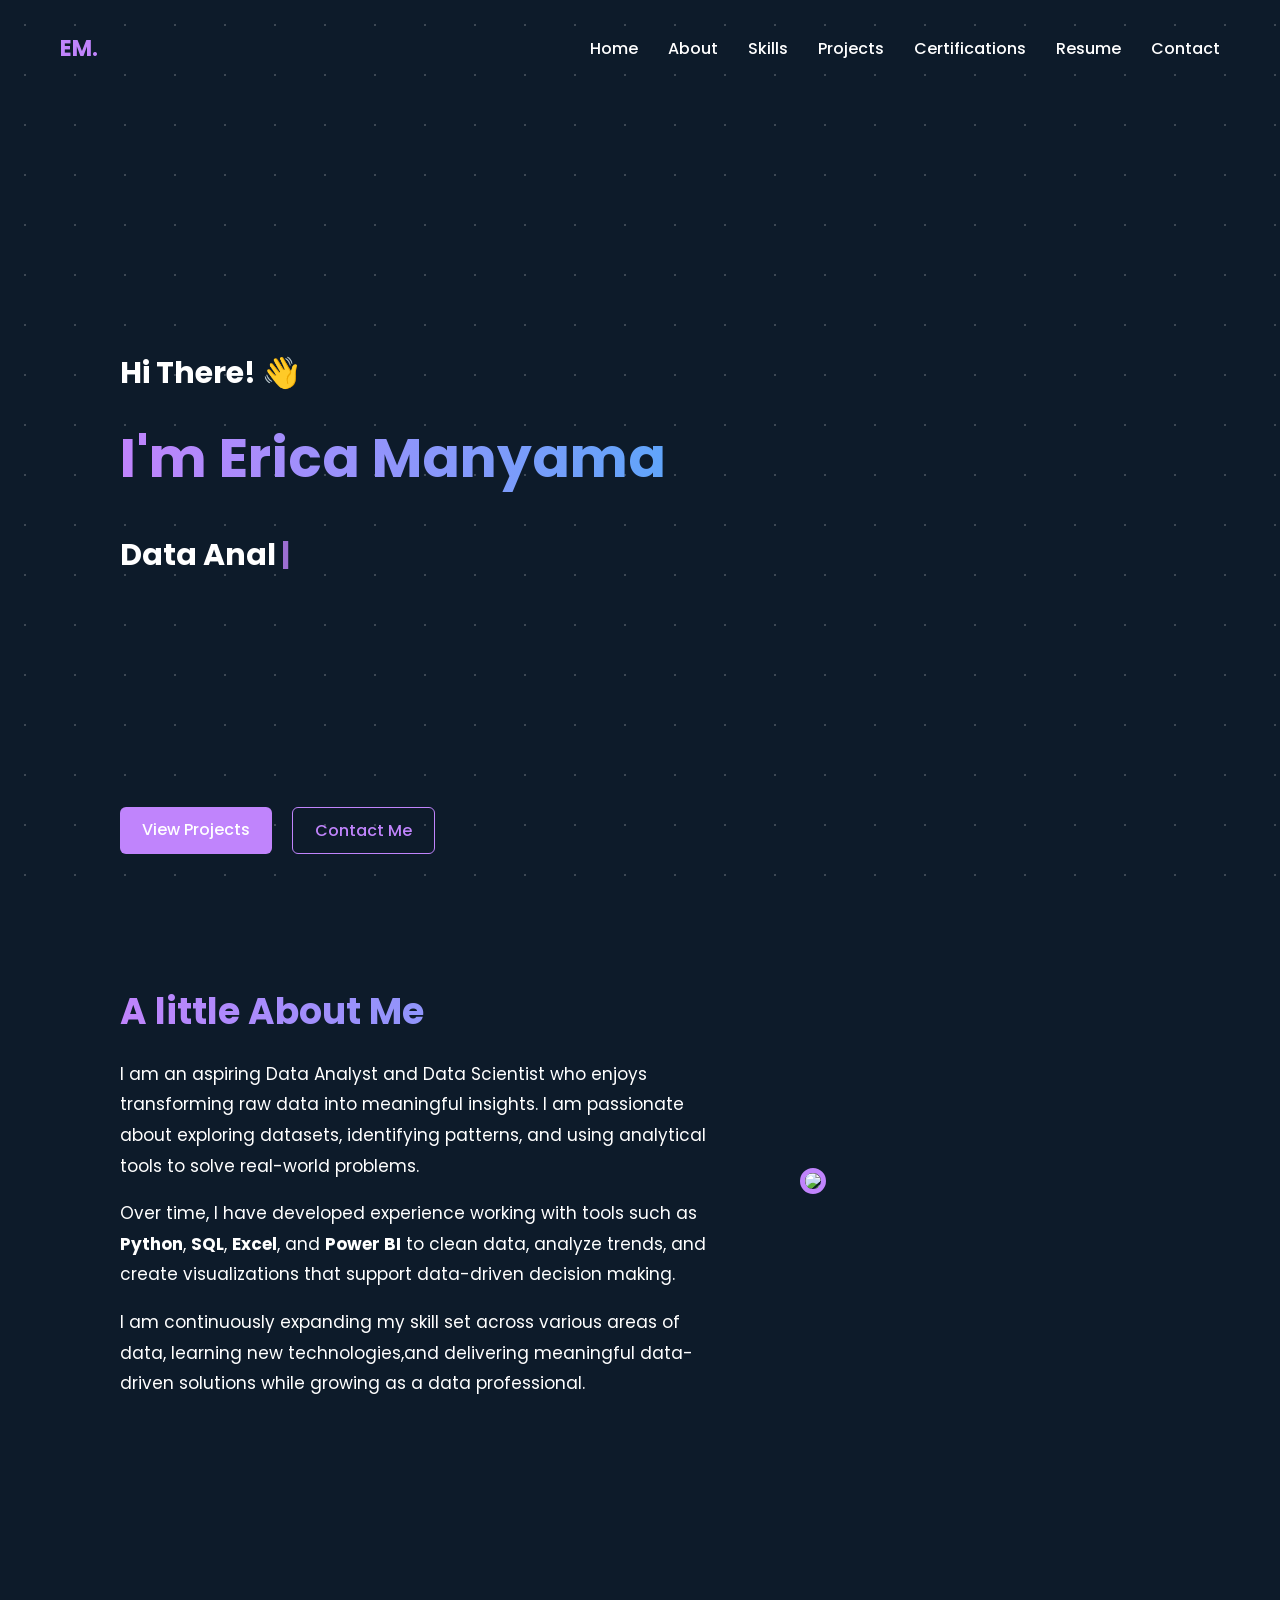
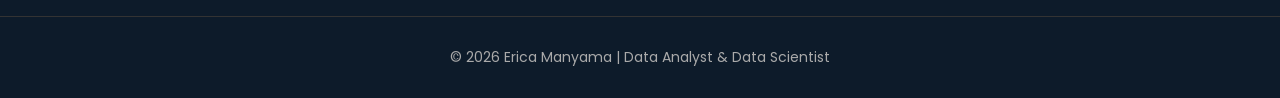
==== index.html @ 759ee252 "Update index.html" ====
<!DOCTYPE html>
<html lang="en">
<head>

<meta charset="UTF-8">
<meta name="viewport" content="width=device-width, initial-scale=1.0">

<title>Erica Manyama | Data Analyst Portfolio</title>

<link href="https://fonts.googleapis.com/css2?family=Poppins:wght@300;400;600&display=swap" rel="stylesheet">


<style>
.wave{
display:inline-block;
animation:wave-animation 2s infinite;
transform-origin:70% 70%;
}

@keyframes wave-animation{
0% { transform: rotate(0deg); }
10% { transform: rotate(14deg); }
20% { transform: rotate(-8deg); }
30% { transform: rotate(14deg); }
40% { transform: rotate(-4deg); }
50% { transform: rotate(10deg); }
60% { transform: rotate(0deg); }
100% { transform: rotate(0deg); }
}

body{
margin:0;
font-family:Poppins;
color:white;
background:#0d1b2a;
overflow-x:hidden;
}

/* STAR BACKGROUND */

body::before{
content:"";
position:fixed;
top:0;
left:0;
width:100%;
height:100%;
background-image:
radial-gradient(white 1px, transparent 1px),
radial-gradient(white 1px, transparent 1px);
background-size:50px 50px;
opacity:0.2;
z-index:-1;
}

/* NAVBAR */

nav{
display:flex;
justify-content:space-between;
align-items:center;
padding:20px 60px;
}

.logo{
font-size:22px;
font-weight:bold;
color:#c084fc;
}

nav ul{
display:flex;
list-style:none;
gap:30px;
}

nav ul li a{
text-decoration:none;
color:white;
font-weight:500;
}

nav ul li a:hover{
color:#c084fc;
}

/* HERO SECTION */

.hero{
height:80vh;
display:flex;
flex-direction:column;
justify-content:center;
align-items:flex-start;
margin-left:120px;
}

.hero h2{
font-size:30px;
margin-bottom:10px;
}

.hero h1{
font-size:55px;
margin:10px 0;
background:linear-gradient(90deg,#c084fc,#60a5fa);
-webkit-background-clip:text;
color:transparent;
}

.hero h3{
font-size:28px;
margin-top:10px;
}

/* INTRO SECTION */

.about-section{
display:flex;
justify-content:flex-start;
align-items:center;
gap:80px;
padding:100px 120px;
}

.about-text{
max-width:600px;
text-align:left;
}

.about-text h2{
font-size:36px;
margin-bottom:20px;
background:linear-gradient(90deg,#c084fc,#60a5fa);
-webkit-background-clip:text;
color:transparent;
}

.about-text p{
line-height:1.8;
font-size:17px;
}

.about-image img{
width:260px;
border-radius:50%;
border:5px solid #c084fc;
}


/* FOOTER */

footer{
margin-top:100px;
text-align:center;
padding:30px;
border-top:1px solid #333;
font-size:14px;
color:#aaa;
}
.cursor{
 display:inline-block;
 margin-left:5px;
 animation:blink 1s infinite;
 opacity:0.8;
 color:#c084fc
}
@keyframes blink{
  0%,50%,100%{opacity:1;}
  25%,75%{opacity:0;}
}
.hero-buttons{
margin-top:-10px;
display:flex;
gap:20px;
justify-content:flex-start;
margin-left:120px;
}

.btn{
padding:10px 22px;
background:#c084fc;
color:white;
text-decoration:none;
border-radius:6px;
font-weight:500;
transition:0.3s;
}

.btn:hover{
background:#a855f7;
}

.btn-outline{
padding:10px 22px;
border:1px solid #c084fc;
color:#c084fc;
text-decoration:none;
border-radius:6px;
font-weight:500;
transition:0.3s;
}

.btn-outline:hover{
background:#c084fc;
color:white;
}
</style>

</head>

<body>

<!-- NAVBAR -->

<nav>

<div class="logo">EM.</div>

<ul>
<li><a href="index.html">Home</a></li>
<li><a href="about.html">About</a></li>
<li><a href="skills.html">Skills</a></li>
<li><a href="projects.html">Projects</a></li>
<li><a href="certifications.html">Certifications</a></li>
<li><a href="resume.html">Resume</a></li>
<li><a href="contact.html">Contact</a></li>
</ul>

</nav>

<!-- HERO -->

<section class="hero">

<h2>Hi There! <span class="wave">👋</span></h2>

<h1>I'm Erica Manyama</h1>

<h2>
  <span id="typing"></span><span class="cursor">|</span>
</h2>

</section>
 
<div class="hero-buttons">
  <a href="projects.html" class="btn">View Projects</a>
  <a href="contact.html" class="btn-outline">Contact Me</a>
</div>

<!-- INTRO -->

<section class="about-section">

<div class="about-text">

<h2>A little About Me</h2>

<p>
I am an aspiring Data Analyst and Data Scientist who enjoys transforming raw data into meaningful insights. I am passionate about exploring datasets, identifying patterns, and using analytical tools to solve real-world problems.
</p>

<p>
Over time, I have developed experience working with tools such as  <strong>Python</strong>, <strong>SQL</strong>, <strong>Excel</strong>, and <strong>Power BI</strong> to clean data, analyze trends, and create visualizations that support data-driven decision making.
</p>

<p>
I am continuously expanding my skill set across various areas of data, learning new technologies,and delivering meaningful data-driven solutions  while growing as a data professional.
</p>

</div>

<div class="about-image">

<img src="erica.jpg">

</div>

</section>

<!-- FOOTER -->

<footer>

© 2026 Erica Manyama | Data Analyst & Data Scientist

</footer>

<script>

const roles=["Data Analyst","Data Scientist"]

let i=0
let j=0
let current=""
let isDeleting=false

function type(){

current=roles[i]

if(isDeleting){
document.getElementById("typing").textContent=current.substring(0,j--)
}else{
document.getElementById("typing").textContent=current.substring(0,j++)
}

if(!isDeleting && j===current.length+1){
isDeleting=true
setTimeout(type,1000)
return
}

if(isDeleting && j===0){
isDeleting=false
i=(i+1)%roles.length
}

setTimeout(type,isDeleting?60:120)

}

type()

</script>

</body>
</html>
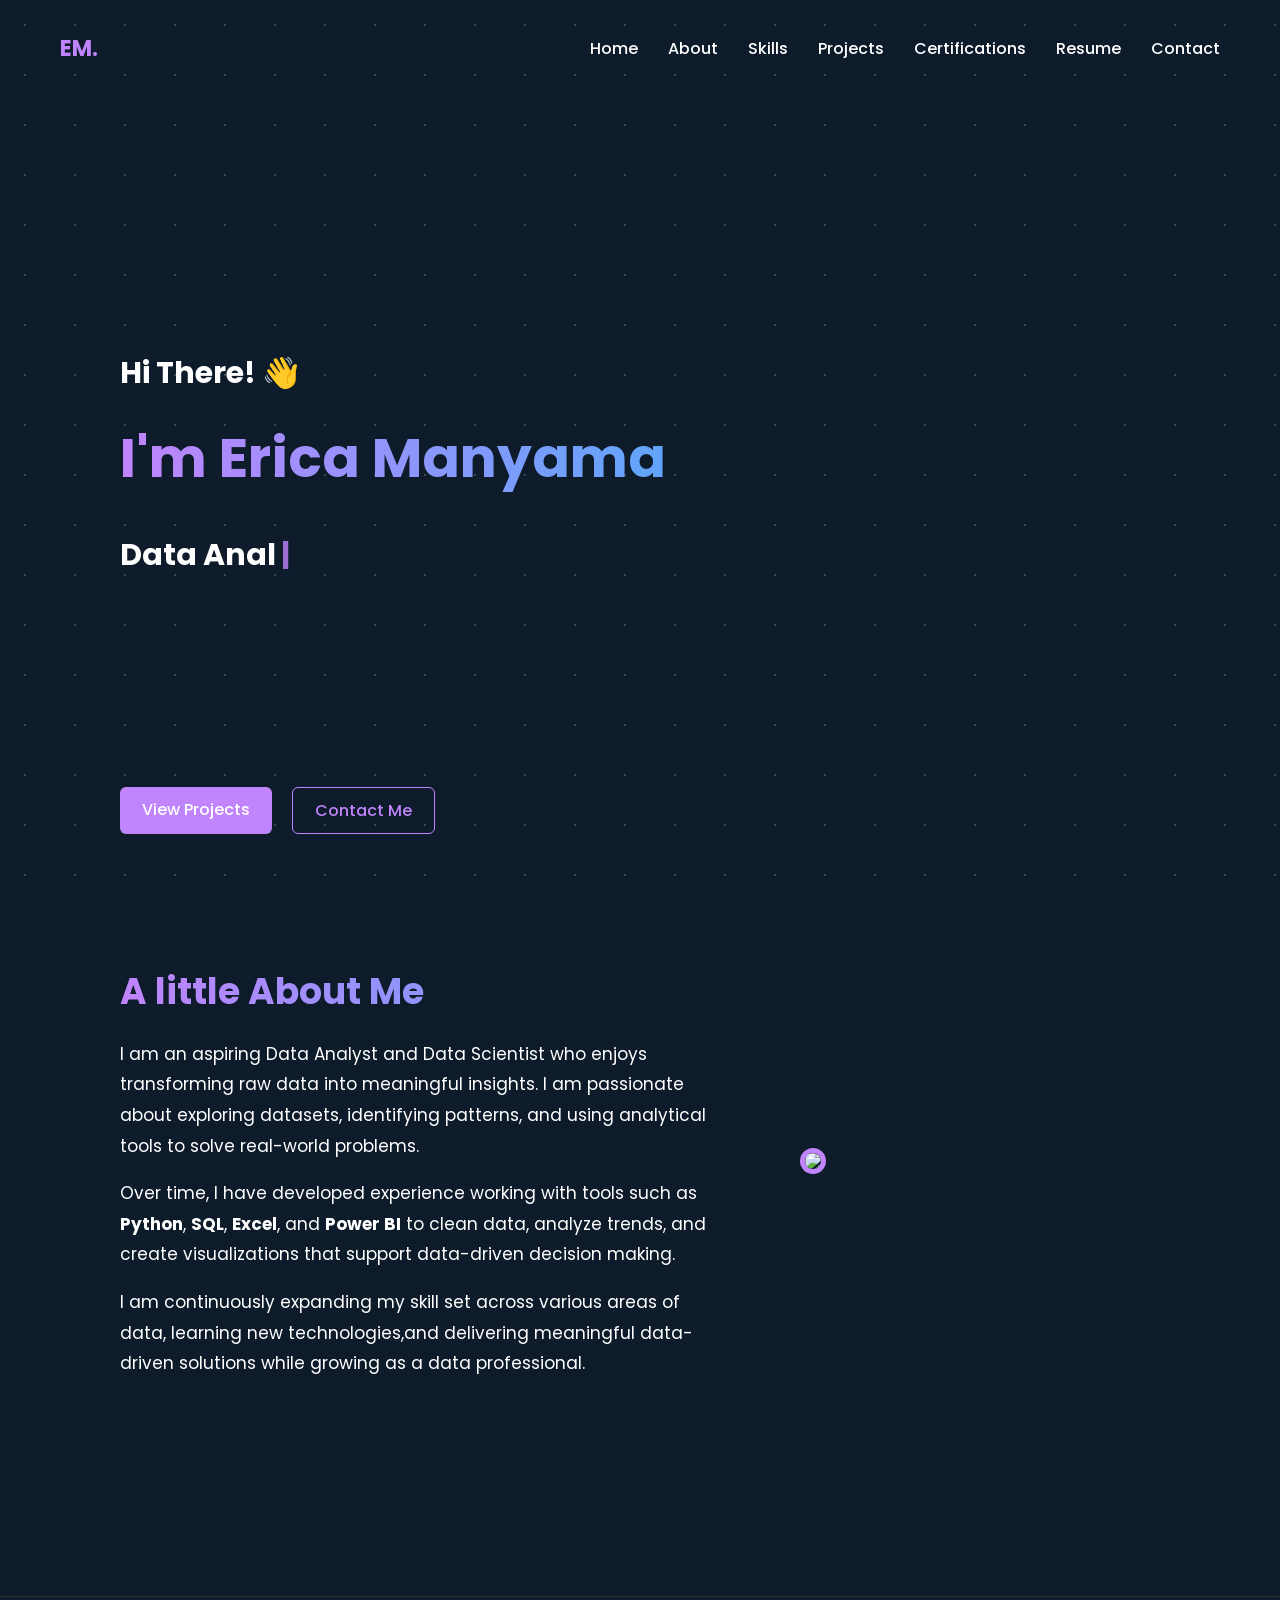
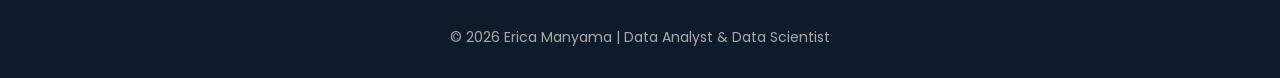
==== commit 1a5a8308: "Update index.html" ====
--- a/index.html
+++ b/index.html
@@ -170,7 +170,7 @@
   25%,75%{opacity:0;}
 }
 .hero-buttons{
-margin-top:-10px;
+margin-top:-30px;
 display:flex;
 gap:20px;
 justify-content:flex-start;
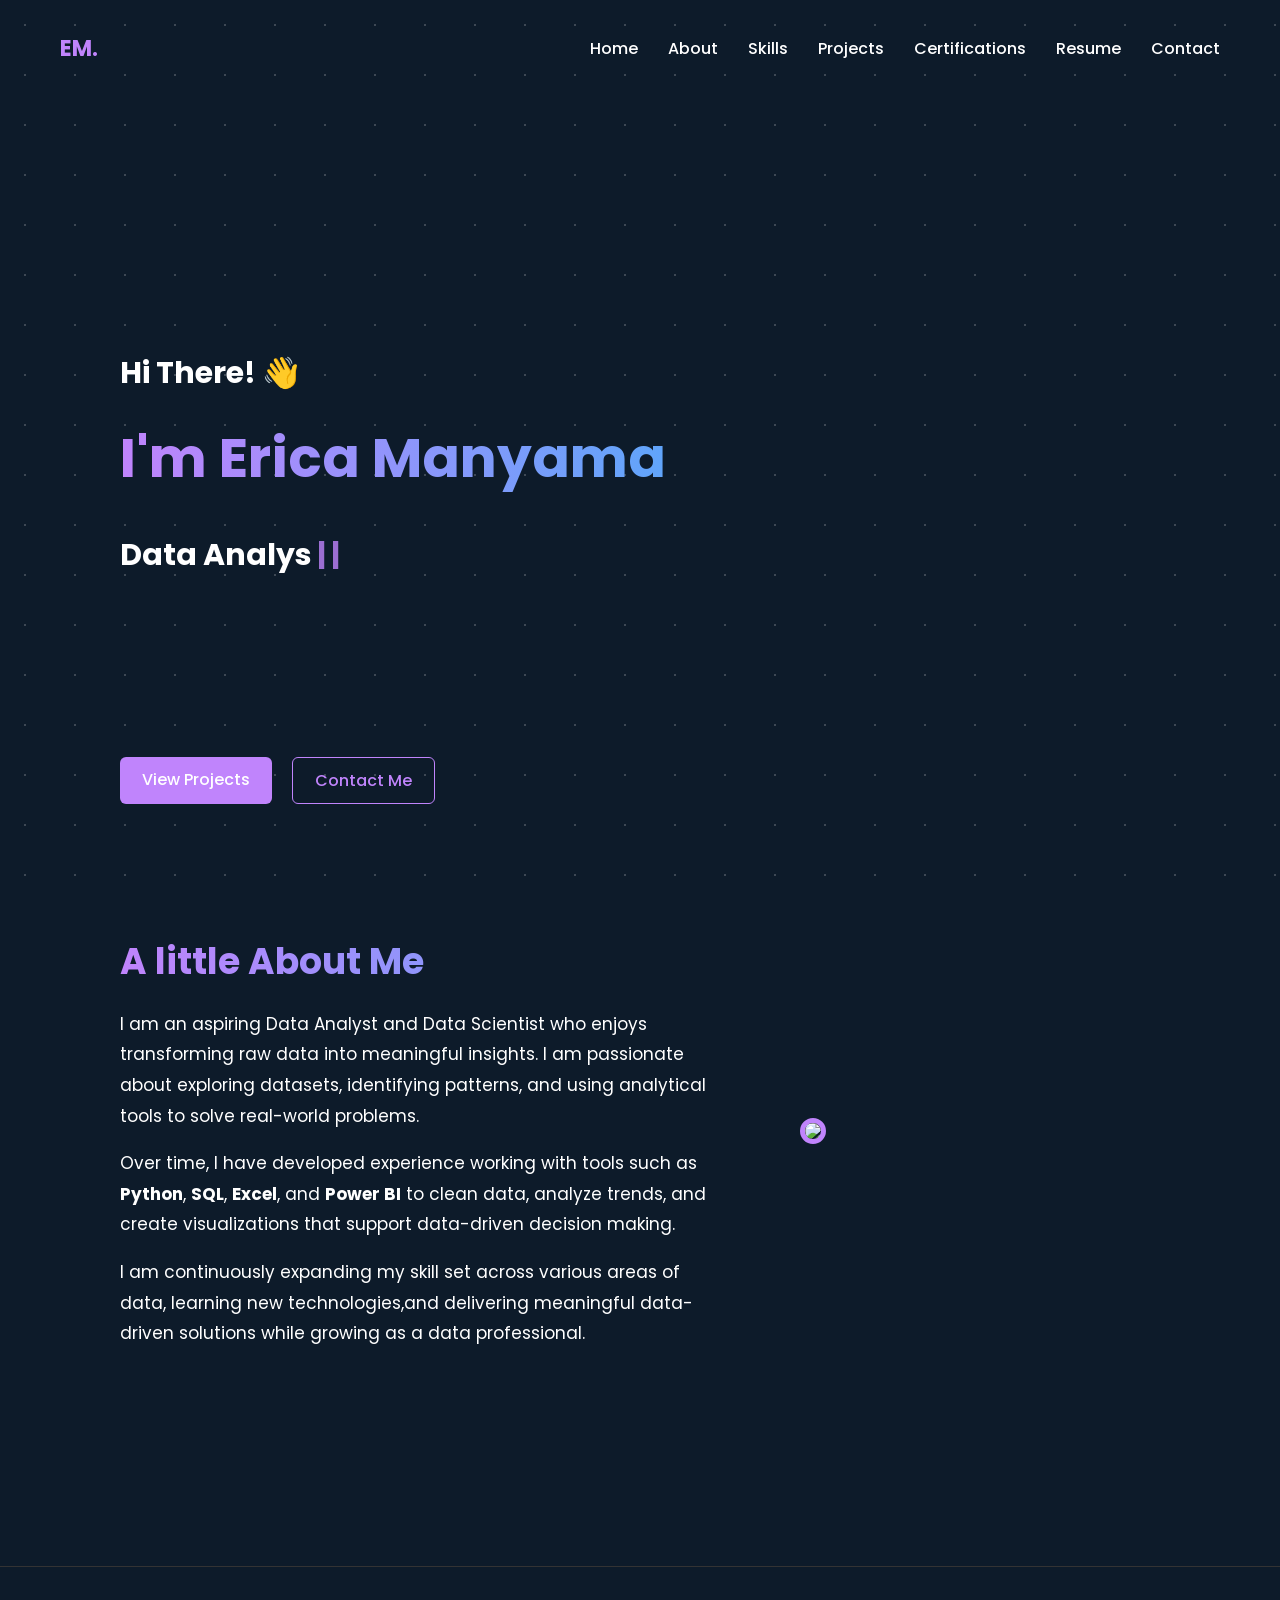
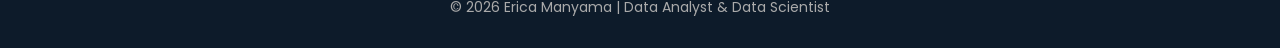
==== commit 394d529f: "Update index.html" ====
--- a/index.html
+++ b/index.html
@@ -166,11 +166,11 @@
  color:#c084fc
 }
 @keyframes blink{
-  0%,50%,100%{opacity:1;}
-  25%,75%{opacity:0;}
+ 0%,100%{opacity:1;}
+ 50%{opacity:0;}
 }
 .hero-buttons{
-margin-top:-30px;
+margin-top:-60px;
 display:flex;
 gap:20px;
 justify-content:flex-start;
@@ -204,6 +204,12 @@
 .btn-outline:hover{
 background:#c084fc;
 color:white;
+}
+
+
+@keyframes fade{
+0%,100%{opacity:0.3;}
+50%{opacity:1;}
 }
 </style>
 
@@ -288,39 +294,45 @@
 
 <script>
 
-const roles=["Data Analyst","Data Scientist"]
-
-let i=0
-let j=0
-let current=""
-let isDeleting=false
-
-function type(){
-
-current=roles[i]
-
-if(isDeleting){
-document.getElementById("typing").textContent=current.substring(0,j--)
-}else{
-document.getElementById("typing").textContent=current.substring(0,j++)
-}
-
-if(!isDeleting && j===current.length+1){
-isDeleting=true
-setTimeout(type,1000)
-return
-}
-
-if(isDeleting && j===0){
-isDeleting=false
-i=(i+1)%roles.length
-}
-
-setTimeout(type,isDeleting?60:120)
-
-}
-
-type()
+const roles = [
+"Data Analyst",
+"Data Scientist",
+"Turning Data into Smart Decisions"
+];
+
+let i = 0;
+let j = 0;
+let current = "";
+let isDeleting = false;
+
+function type() {
+
+current = roles[i];
+
+if (isDeleting) {
+document.getElementById("typing").innerHTML = current.substring(0, j--) + "<span class='cursor'>|</span>";
+} else {
+document.getElementById("typing").innerHTML = current.substring(0, j++) + "<span class='cursor'>|</span>";
+}
+
+// When typing is complete
+if (!isDeleting && j === current.length + 1) {
+isDeleting = true;
+setTimeout(type, 1200); // pause before deleting
+return;
+}
+
+// When deleting is complete
+if (isDeleting && j === 0) {
+isDeleting = false;
+i = (i + 1) % roles.length;
+}
+
+// Speed control
+setTimeout(type, isDeleting ? 50 : 100);
+}
+
+type();
 
 </script>
 
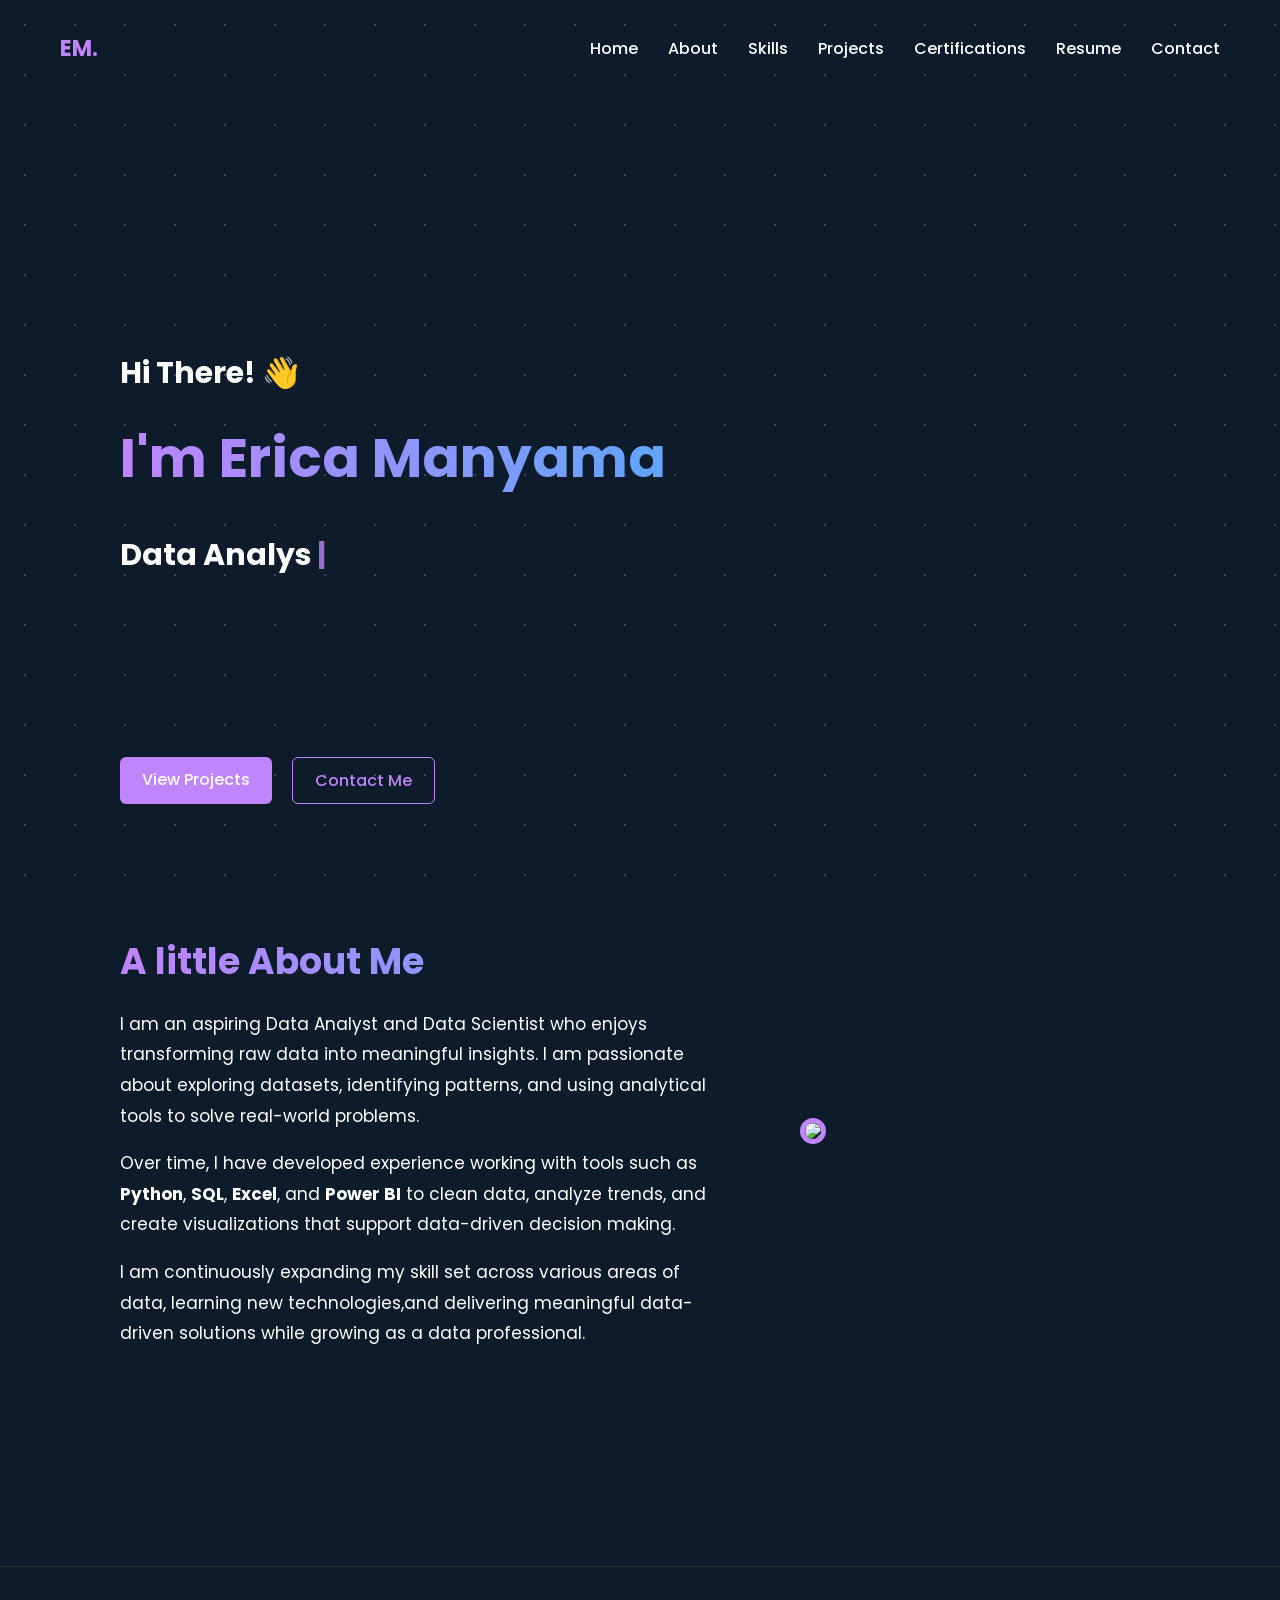
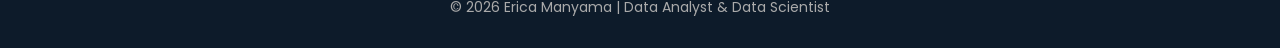
==== commit 47956ff0: "Update index.html" ====
--- a/index.html
+++ b/index.html
@@ -243,9 +243,7 @@
 
 <h1>I'm Erica Manyama</h1>
 
-<h2>
-  <span id="typing"></span><span class="cursor">|</span>
-</h2>
+<h2 id="typing"></h2>
 
 </section>
  
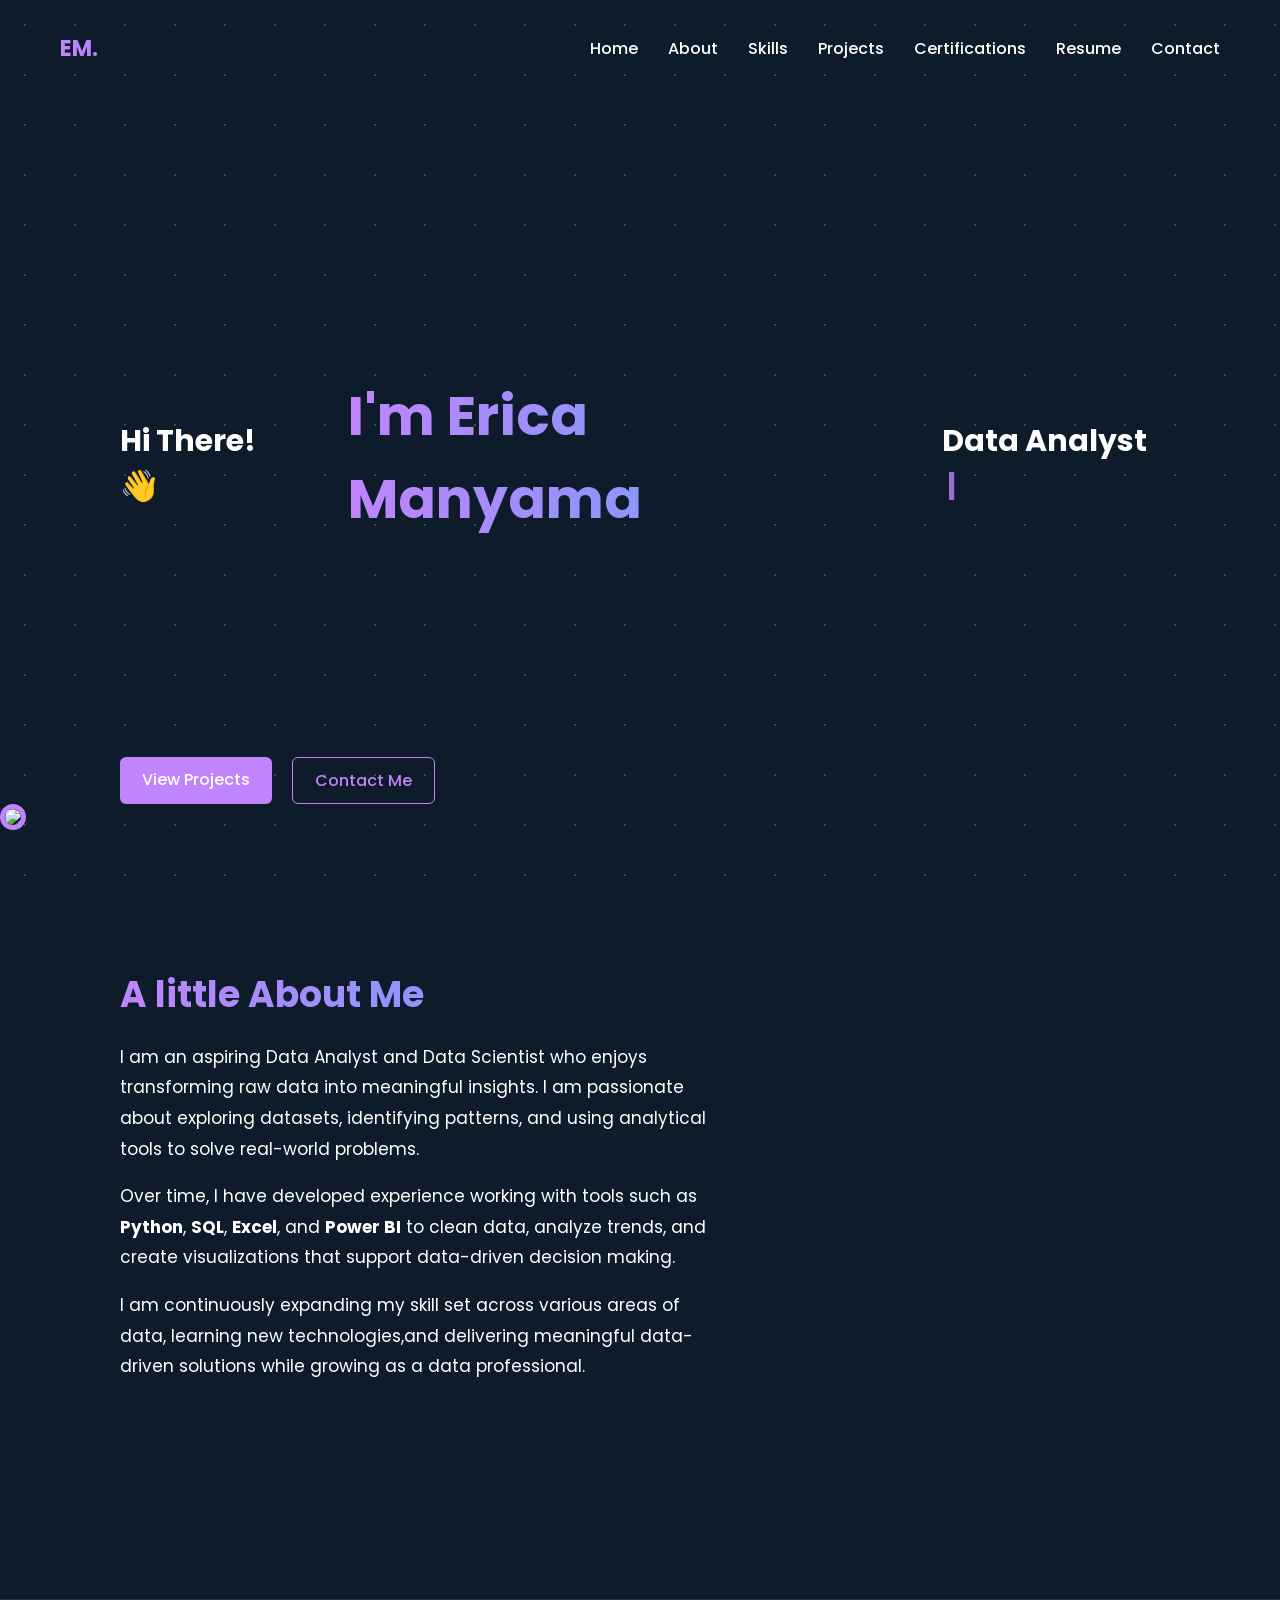
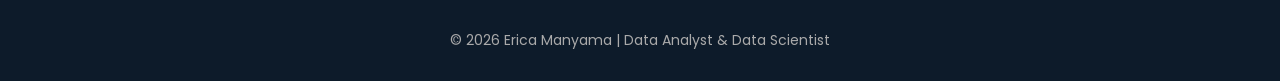
==== commit 04886fd6: "Update index.html" ====
--- a/index.html
+++ b/index.html
@@ -87,12 +87,31 @@
 /* HERO SECTION */
 
 .hero{
-height:80vh;
-display:flex;
-flex-direction:column;
+min-height:80vh;
+display:flex;
+justify-content:space-between;
+align-items:center;
+padding:0 120px;
+gap:50px;
+
+}
+.hero-text{
+flex:1;
+}
+
+.hero-image{
+flex:1;
+display:flex;
 justify-content:center;
-align-items:flex-start;
-margin-left:120px;
+}
+
+.hero-image img{
+width:280px;
+height:280px;
+object-fit:cover;
+border-radius:50%;
+border:4px solid #c084fc;
+box-shadow:0 0 20px rgba(192,132,252,0.5);
 }
 
 .hero h2{
@@ -251,6 +270,11 @@
   <a href="projects.html" class="btn">View Projects</a>
   <a href="contact.html" class="btn-outline">Contact Me</a>
 </div>
+ <div class="about-image">
+
+<img src="erica.jpg">
+
+</div>
 
 <!-- INTRO -->
 
@@ -272,13 +296,7 @@
 I am continuously expanding my skill set across various areas of data, learning new technologies,and delivering meaningful data-driven solutions  while growing as a data professional.
 </p>
 
-</div>
-
-<div class="about-image">
-
-<img src="erica.jpg">
-
-</div>
+
 
 </section>
 
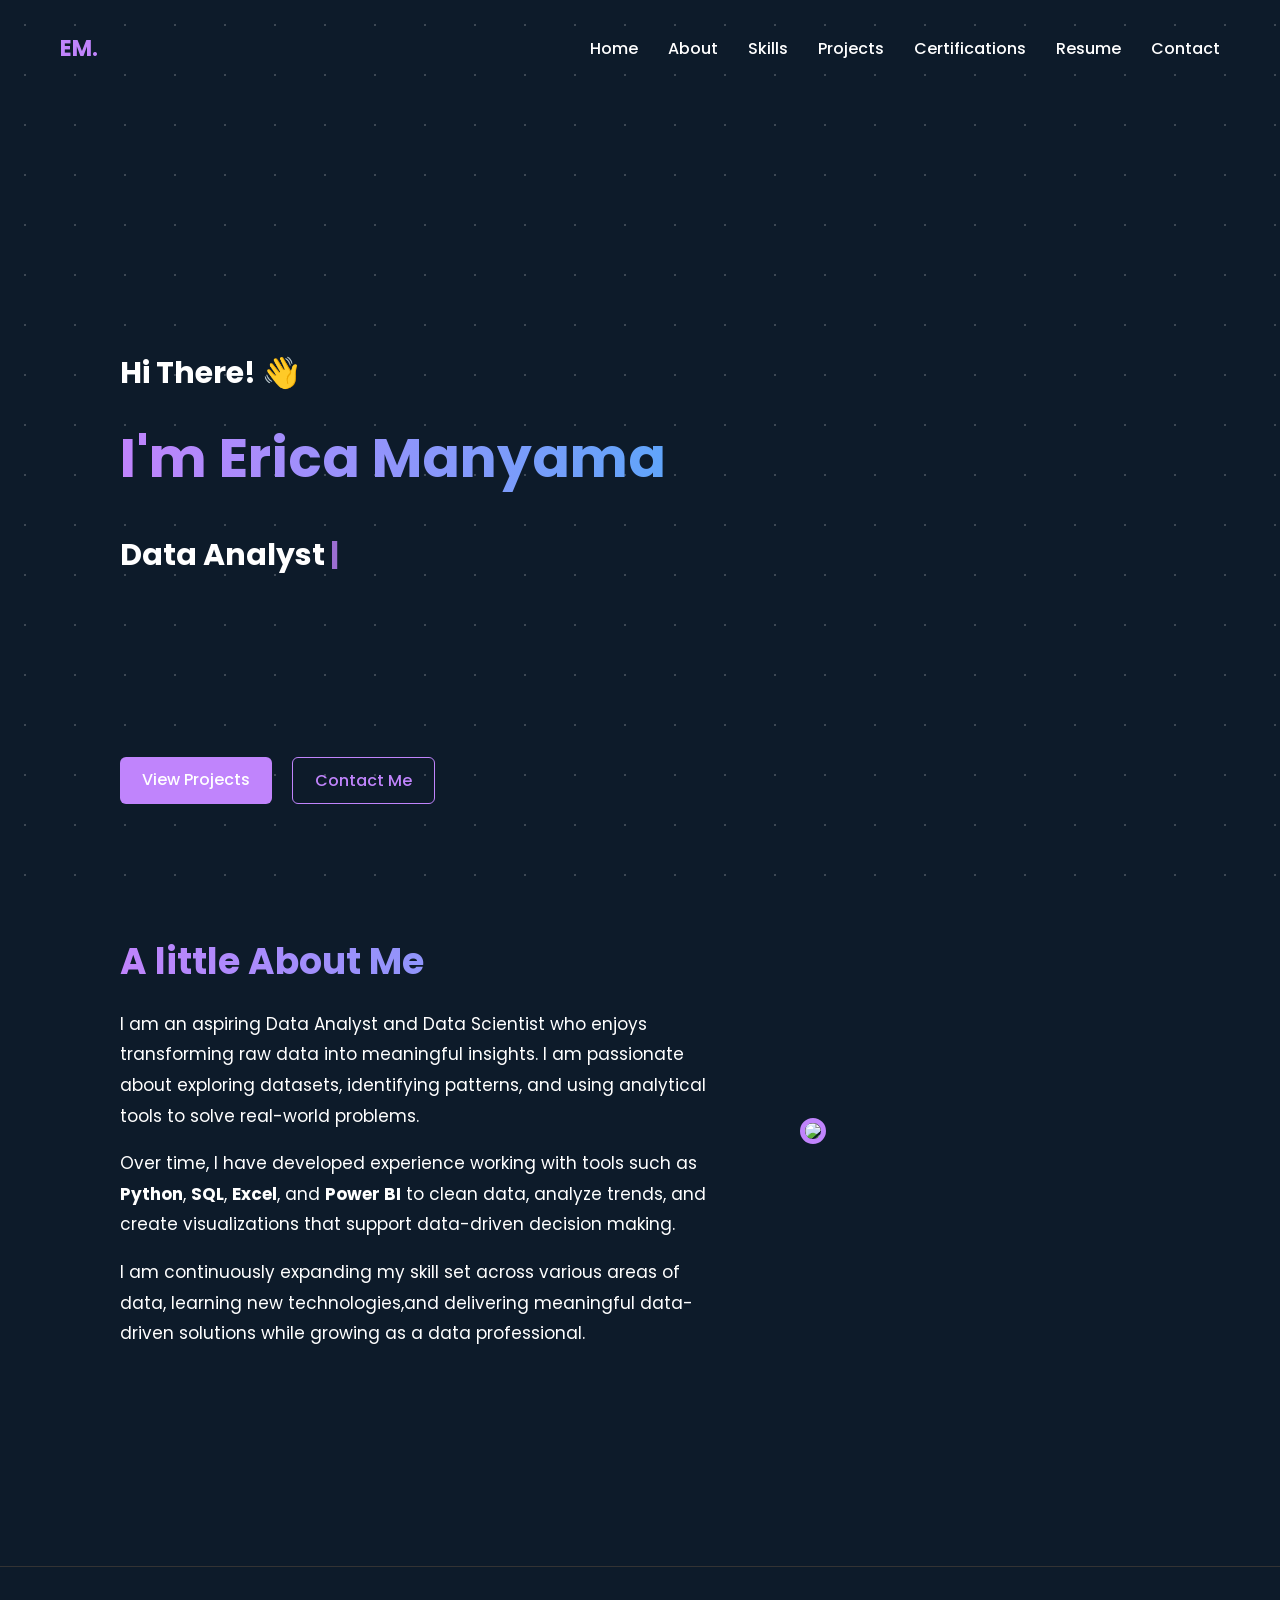
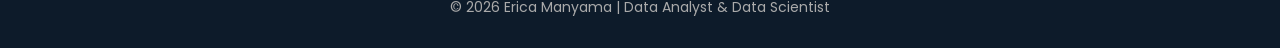
==== commit f9053ab3: "Update index.html" ====
--- a/index.html
+++ b/index.html
@@ -87,31 +87,12 @@
 /* HERO SECTION */
 
 .hero{
-min-height:80vh;
-display:flex;
-justify-content:space-between;
-align-items:center;
-padding:0 120px;
-gap:50px;
-
-}
-.hero-text{
-flex:1;
-}
-
-.hero-image{
-flex:1;
-display:flex;
+height:80vh;
+display:flex;
+flex-direction:column;
 justify-content:center;
-}
-
-.hero-image img{
-width:280px;
-height:280px;
-object-fit:cover;
-border-radius:50%;
-border:4px solid #c084fc;
-box-shadow:0 0 20px rgba(192,132,252,0.5);
+align-items:flex-start;
+margin-left:120px;
 }
 
 .hero h2{
@@ -270,11 +251,6 @@
   <a href="projects.html" class="btn">View Projects</a>
   <a href="contact.html" class="btn-outline">Contact Me</a>
 </div>
- <div class="about-image">
-
-<img src="erica.jpg">
-
-</div>
 
 <!-- INTRO -->
 
@@ -296,7 +272,13 @@
 I am continuously expanding my skill set across various areas of data, learning new technologies,and delivering meaningful data-driven solutions  while growing as a data professional.
 </p>
 
-
+</div>
+
+<div class="about-image">
+
+<img src="erica.jpg">
+
+</div>
 
 </section>
 
@@ -354,3 +336,44 @@
 
 </body>
 </html>
+
+
+
+
+
+
+
+
+
+
+
+
+
+
+
+
+
+
+
+
+
+
+
+
+
+
+
+
+
+
+
+
+
+
+
+
+
+
+
+
+
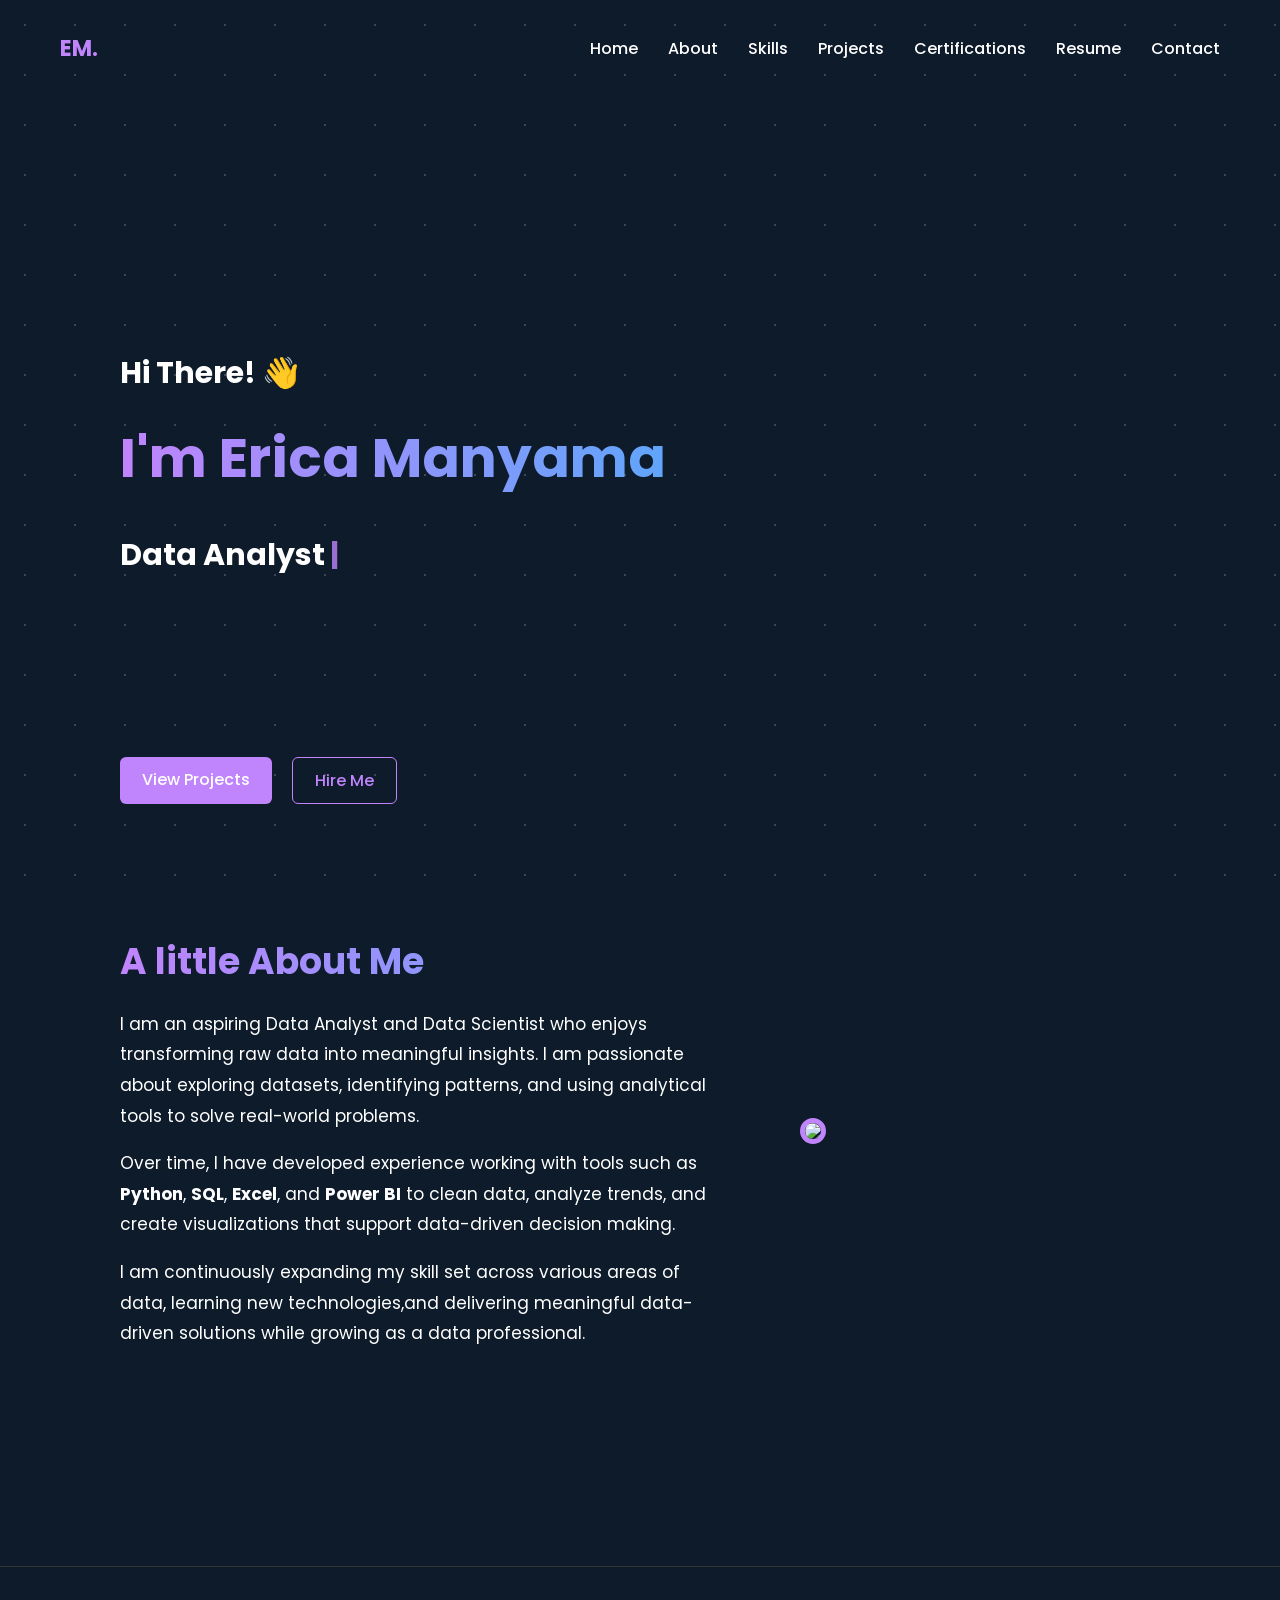
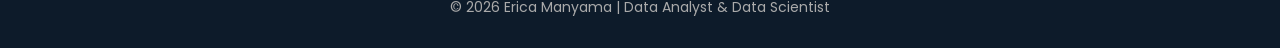
==== commit 6b5d0a3a: "Update index.html" ====
--- a/index.html
+++ b/index.html
@@ -249,7 +249,7 @@
  
 <div class="hero-buttons">
   <a href="projects.html" class="btn">View Projects</a>
-  <a href="contact.html" class="btn-outline">Contact Me</a>
+  <a href="contact.html" class="btn-outline">Hire Me</a>
 </div>
 
 <!-- INTRO -->
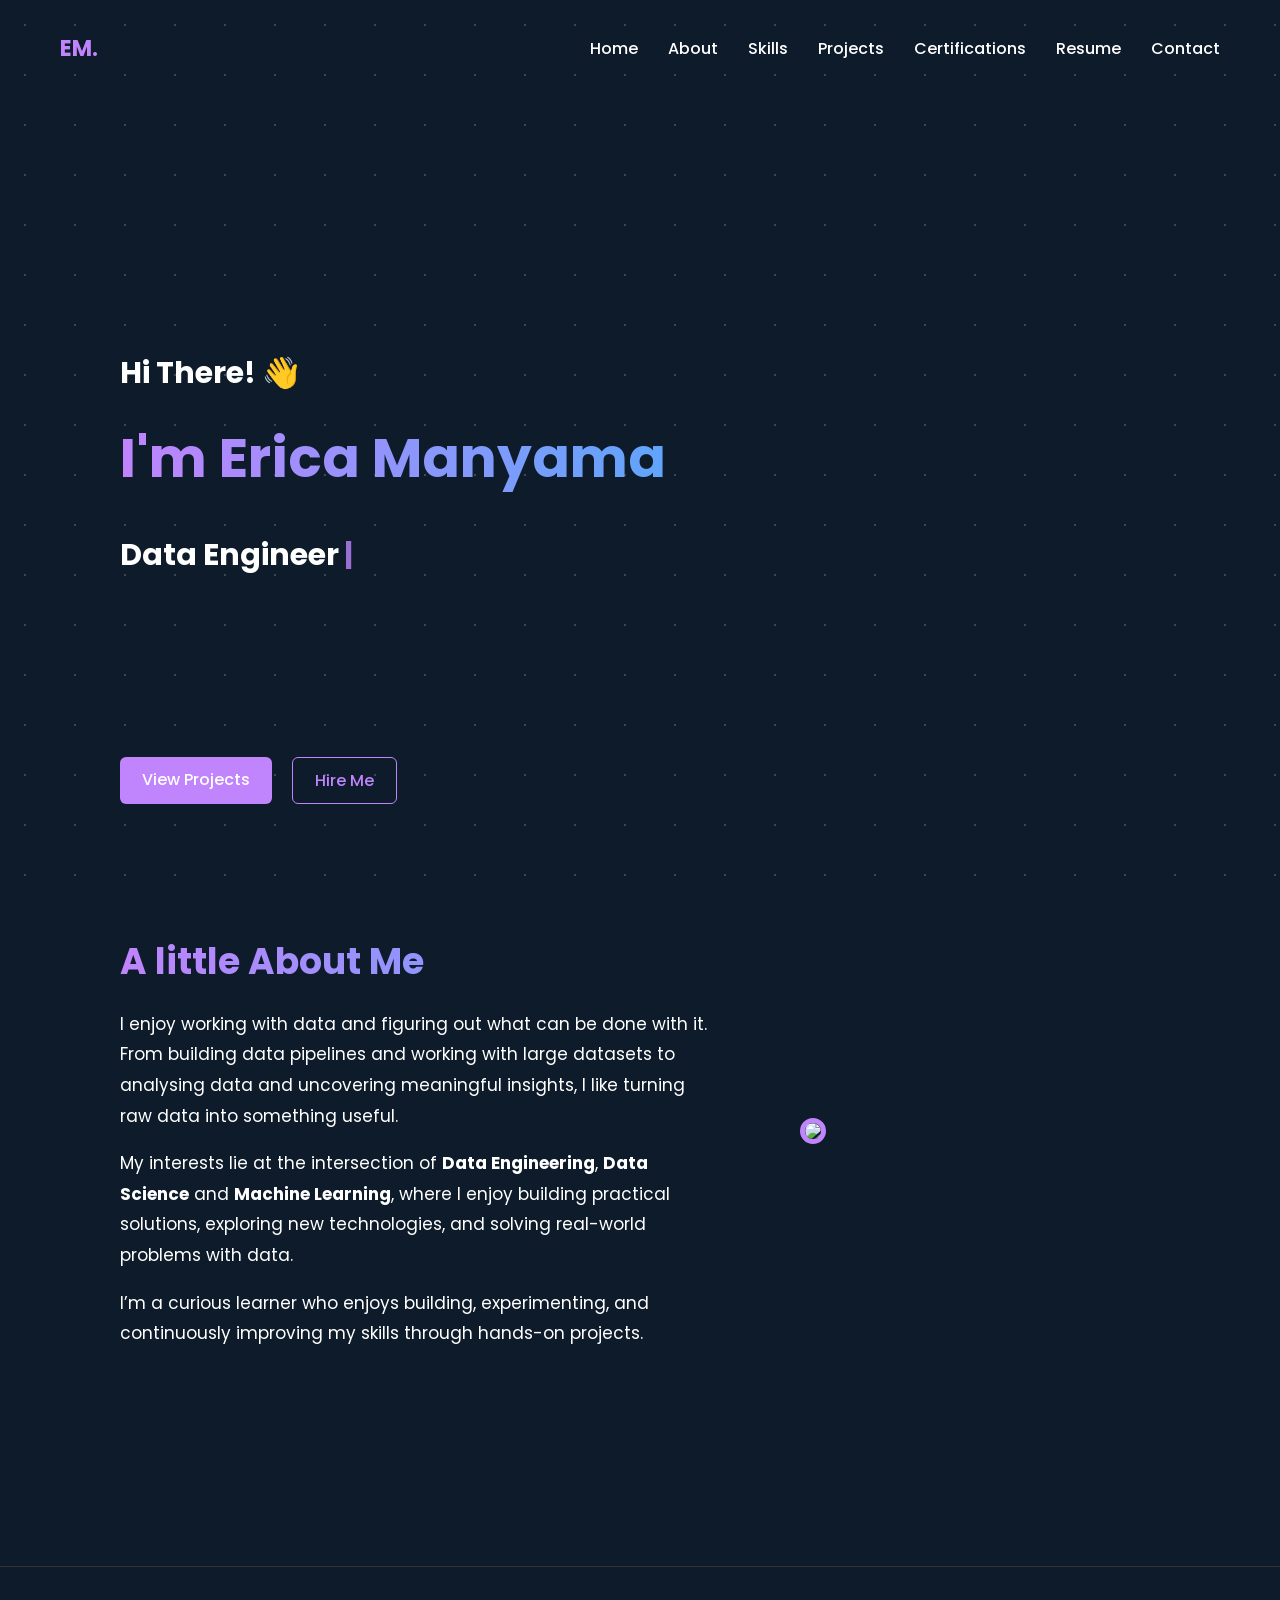
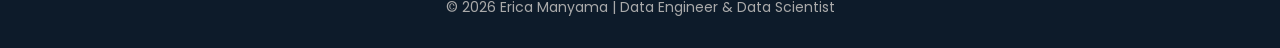
==== commit ce237b94: "Update index.html" ====
--- a/index.html
+++ b/index.html
@@ -5,7 +5,7 @@
 <meta charset="UTF-8">
 <meta name="viewport" content="width=device-width, initial-scale=1.0">
 
-<title>Erica Manyama | Data Analyst Portfolio</title>
+<title>Erica Manyama | Data Engineer Portfolio</title>
 
 <link href="https://fonts.googleapis.com/css2?family=Poppins:wght@300;400;600&display=swap" rel="stylesheet">
 
@@ -261,15 +261,15 @@
 <h2>A little About Me</h2>
 
 <p>
-I am an aspiring Data Analyst and Data Scientist who enjoys transforming raw data into meaningful insights. I am passionate about exploring datasets, identifying patterns, and using analytical tools to solve real-world problems.
+I enjoy working with data and figuring out what can be done with it. From building data pipelines and working with large datasets to analysing data and uncovering meaningful insights, I like turning raw data into something useful.
 </p>
 
 <p>
-Over time, I have developed experience working with tools such as  <strong>Python</strong>, <strong>SQL</strong>, <strong>Excel</strong>, and <strong>Power BI</strong> to clean data, analyze trends, and create visualizations that support data-driven decision making.
+ My interests lie at the intersection of <strong>Data Engineering</strong>, <strong>Data Science</strong> and <strong>Machine Learning</strong>, where I enjoy building practical solutions, exploring new technologies, and solving real-world problems with data.
 </p>
 
 <p>
-I am continuously expanding my skill set across various areas of data, learning new technologies,and delivering meaningful data-driven solutions  while growing as a data professional.
+I’m a curious learner who enjoys building, experimenting, and continuously improving my skills through hands-on projects.
 </p>
 
 </div>
@@ -286,14 +286,14 @@
 
 <footer>
 
-© 2026 Erica Manyama | Data Analyst & Data Scientist
+© 2026 Erica Manyama | Data Engineer & Data Scientist
 
 </footer>
 
 <script>
 
 const roles = [
-"Data Analyst",
+"Data Engineer",
 "Data Scientist",
 "Turning Data into Smart Decisions"
 ];
